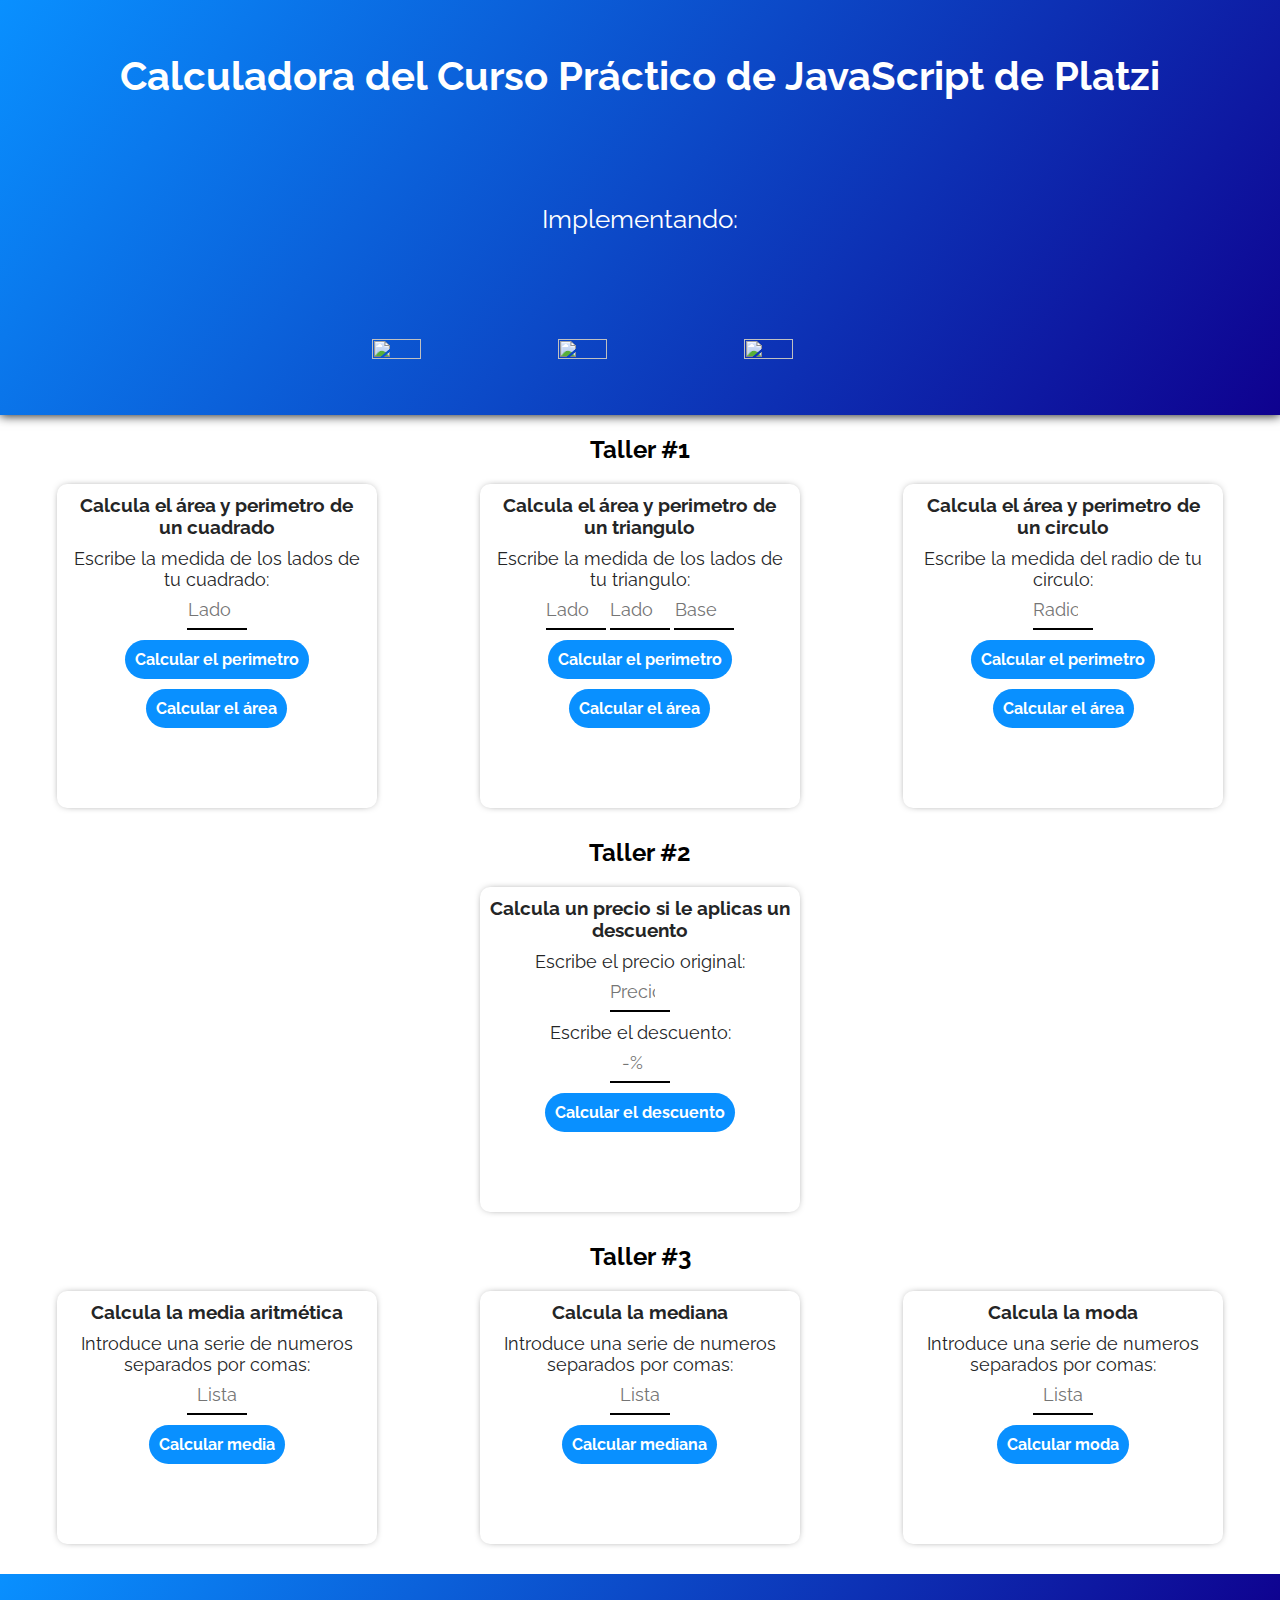
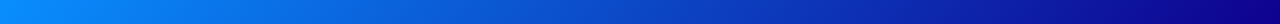
==== index.html @ 12ed4c19 "figuras renamed to index" ====
<!DOCTYPE html>
<html lang="es">
<head>
  <meta charset="UTF-8">
  <meta http-equiv="X-UA-Compatible" content="IE=edge">
  <meta name="viewport" content="width=device-width, initial-scale=1.0">
  <link rel="stylesheet" href="./styles/css/figuras.css">
  <link rel="preconnect" href="https://fonts.googleapis.com">
  <link rel="preconnect" href="https://fonts.gstatic.com" crossorigin>
  <link href="https://fonts.googleapis.com/css2?family=Raleway:wght@100;400;800;900&display=swap" rel="stylesheet">
  <title>Figuras geométricas</title>
</head>
<body>
  <nav></nav>
  <header>
    <h1>Calculadora del Curso Práctico de JavaScript de Platzi</h1>
    <p>Implementando: </p>
    <div>
      <img src="https://cdn.pixabay.com/photo/2017/08/05/11/16/logo-2582748_1280.png" alt="">
      <img src="https://cdn.pixabay.com/photo/2017/08/05/11/16/logo-2582747_960_720.png" alt="">
      <img src="https://upload.wikimedia.org/wikipedia/commons/6/6a/JavaScript-logo.png" alt="">
    </div>
  </header>
  <main>
    <h2>Taller #1</h2>
    <div class="basic">
      <section>
        <h3>Calcula el área y perimetro de un cuadrado</h3>
        <form action="">
          <label for="InputCuadrado">Escribe la medida de los lados de tu cuadrado:</label>
          <input type="number" id="InputCuadrado" placeholder="Lado">
          <button type="button" onclick="calcularPerimetroCuadrado()">Calcular el perimetro</button>
          <button type="button" onclick="calcularAreaCuadrado()">Calcular el área</button>
          <p id="ResultCuadrado"></p>
        </form>
      </section>
      <section>
        <h3>Calcula el área y perimetro de un triangulo</h3>
        <form action="">
          <label for="InputTriangulo">Escribe la medida de los lados de tu triangulo:</label>
          <input type="number" id="InputTriangulo1" placeholder="Lado 1">
          <input type="number" id="InputTriangulo2" placeholder="Lado 2">
          <input type="number" id="InputTrianguloBase" placeholder="Base">
          <button type="button" onclick="calcularPerimetroTriangulo()">Calcular el perimetro</button>
          <button type="button" onclick="calcularAreaTriangulo()">Calcular el área</button>
          <p id="ResultTriangulo"></p>
        </form>
      </section>
      <section>
        <h3>Calcula el área y perimetro de un circulo</h3>
        <form action="">
          <label for="InputCiculo">Escribe la medida del radio de tu circulo:</label>
          <input type="number" id="InputCirculo" placeholder="Radio">
          <button type="button" onclick="calcularPerimetroCirculo()">Calcular el perimetro</button>
          <button type="button" onclick="calcularAreaCirculo()">Calcular el área</button>
          <p id="ResultCirculo"></p>
        </form>
      </section>
    </div>
    <h2>Taller #2</h2>
    <div class="intermediate">
      <section>
        <h3>Calcula un precio si le aplicas un descuento</h3>
        <form action="">
          <label for="InputPrice">Escribe el precio original:</label>
          <input type="number" id="InputPrice" placeholder="Precio">
          <label for="InputDiscount">Escribe el descuento:</label>
          <input type="number" id="InputDiscount" placeholder="-%">
          <button type="button" onclick="calcularDescuento()">Calcular el descuento</button>
          <p id="ResultP"></p>
        </form>
      </section>
    </div>
    <h2>Taller #3</h2>
    <div class="average">
      <section>
        <h3>Calcula la media aritmética</h3>
        <form action="">
          <label for="InputLista">Introduce una serie de numeros separados por comas:</label>
          <input type="text" id="InputLista" placeholder="Lista">
          <button type="button" onclick="calcularMediaAritmetica()">Calcular media</button>
          <p id="ResultMediaA"></p>
        </form>
      </section>
      <section>
        <h3>Calcula la mediana</h3>
        <form action="">
          <label for="InputListaM">Introduce una serie de numeros separados por comas:</label>
          <input type="text" id="InputListaM" placeholder="Lista">
          <button type="button" onclick="calcularMediana()">Calcular mediana</button>
          <p id="ResultMediana"></p>
        </form>
      </section>
      <section>
        <h3>Calcula la moda</h3>
        <form action="">
          <label for="InputListaMod">Introduce una serie de numeros separados por comas:</label>
          <input type="text" id="InputListaMod" placeholder="Lista">
          <button type="button" onclick="calcularModa()">Calcular moda</button>
          <p id="ResultModa"></p>
        </form>
      </section>
    </div>
  </main>
  <footer>
    
  </footer>
  <script src="./figuras.js"></script>
  <script src="./descuentos.js"></script>
  <script src="./promedios.js"></script>
  <script src="./salarios.js"></script>
  <script src="./analisis.js"></script>
</body>
</html>
---- styles/css/figuras.css ----
* {
  margin: 0;
  padding: 0;
  box-sizing: border-box;
}

html {
  font-size: 62.5%;
}

body {
  font-size: 1.6rem;
  font-family: "Raleway", sans-serif;
}

header {
  height: 100%;
  display: grid;
  grid-template-columns: 1fr;
  align-items: center;
  justify-content: center;
  background: linear-gradient(127deg, #0990ff, #0f018f);
  box-shadow: 0px 1px 10px #242526;
}

header > p {
  color: white;
  text-align: center;
  font-size: 2.6rem;
}

header > h1 {
  font-size: 4rem;
  color: white;
  padding: 20px;
  display: inline-block;
  text-align: center;
}

header div {
  display: flex;
  gap: 10px;
  flex-direction: column;
  align-items: center;
  justify-content: center;
  margin: 20px;
}

header img {
  width: 150px;
}

footer {
  margin-top: 20px;
  height: 50px;
  background: linear-gradient(127deg, #0990ff, #0f018f);
}

.basic, .intermediate, .average {
  margin: auto;
  margin-top: 10px;
  max-width: 1300px;
  display: grid;
  grid-template-columns: 1fr;
  gap: 10px;
  padding: 10px;
}

h2 {
  text-align: center;
  margin-top: 20px;
}

section {
  color: #242526;
  display: grid;
  height: 100%;
  max-width: 320px;
  padding: 10px;
  justify-self: center;
  border-radius: 10px;
  box-shadow: 0px 0px 10px -5px black;
  text-align: center;
  min-height: 200px;
}

button {
  display: block;
  margin: auto;
  margin-top: 10px;
  padding: 10px;
  border: none;
  border-radius: 20px;
  font-size: 1.6rem;
  font-family: inherit;
  font-weight: 700;
  cursor: pointer;
  color: white;
  background-color: #0990ff;
  transition: 450ms;
}

button:hover {
  box-shadow: 0px 5px 5px -3px black;
}

input {
  height: 40px;
  width: 60px;
  font-size: 1.8rem;
  font-family: inherit;
  text-align: center;
  outline: none;
  border: none;
  border-bottom: 2px solid black;
}

label {
  margin-top: 10px;
  display: block;
  font-size: 1.8rem;
}

p {
  width: 100%;
  height: 50px;
  font-size: 1.8rem;
  margin-top: 20px;
}

@media (min-width: 425px) {
  header img {
    width: 30%;
  }

  header div {
    width: 100%;
    justify-self: center;
    justify-content: space-around;
    flex-direction: row;
    max-width: 548px;
  }
}
@media (min-width: 600px) {
  header {
    height: 415px;
  }

  .basic, .average {
    grid-template-columns: 1fr 1fr;
  }

  header img {
    height: 30%;
  }
}
@media (min-width: 900px) {
  .basic, .average {
    grid-template-columns: 1fr 1fr 1fr;
  }
}
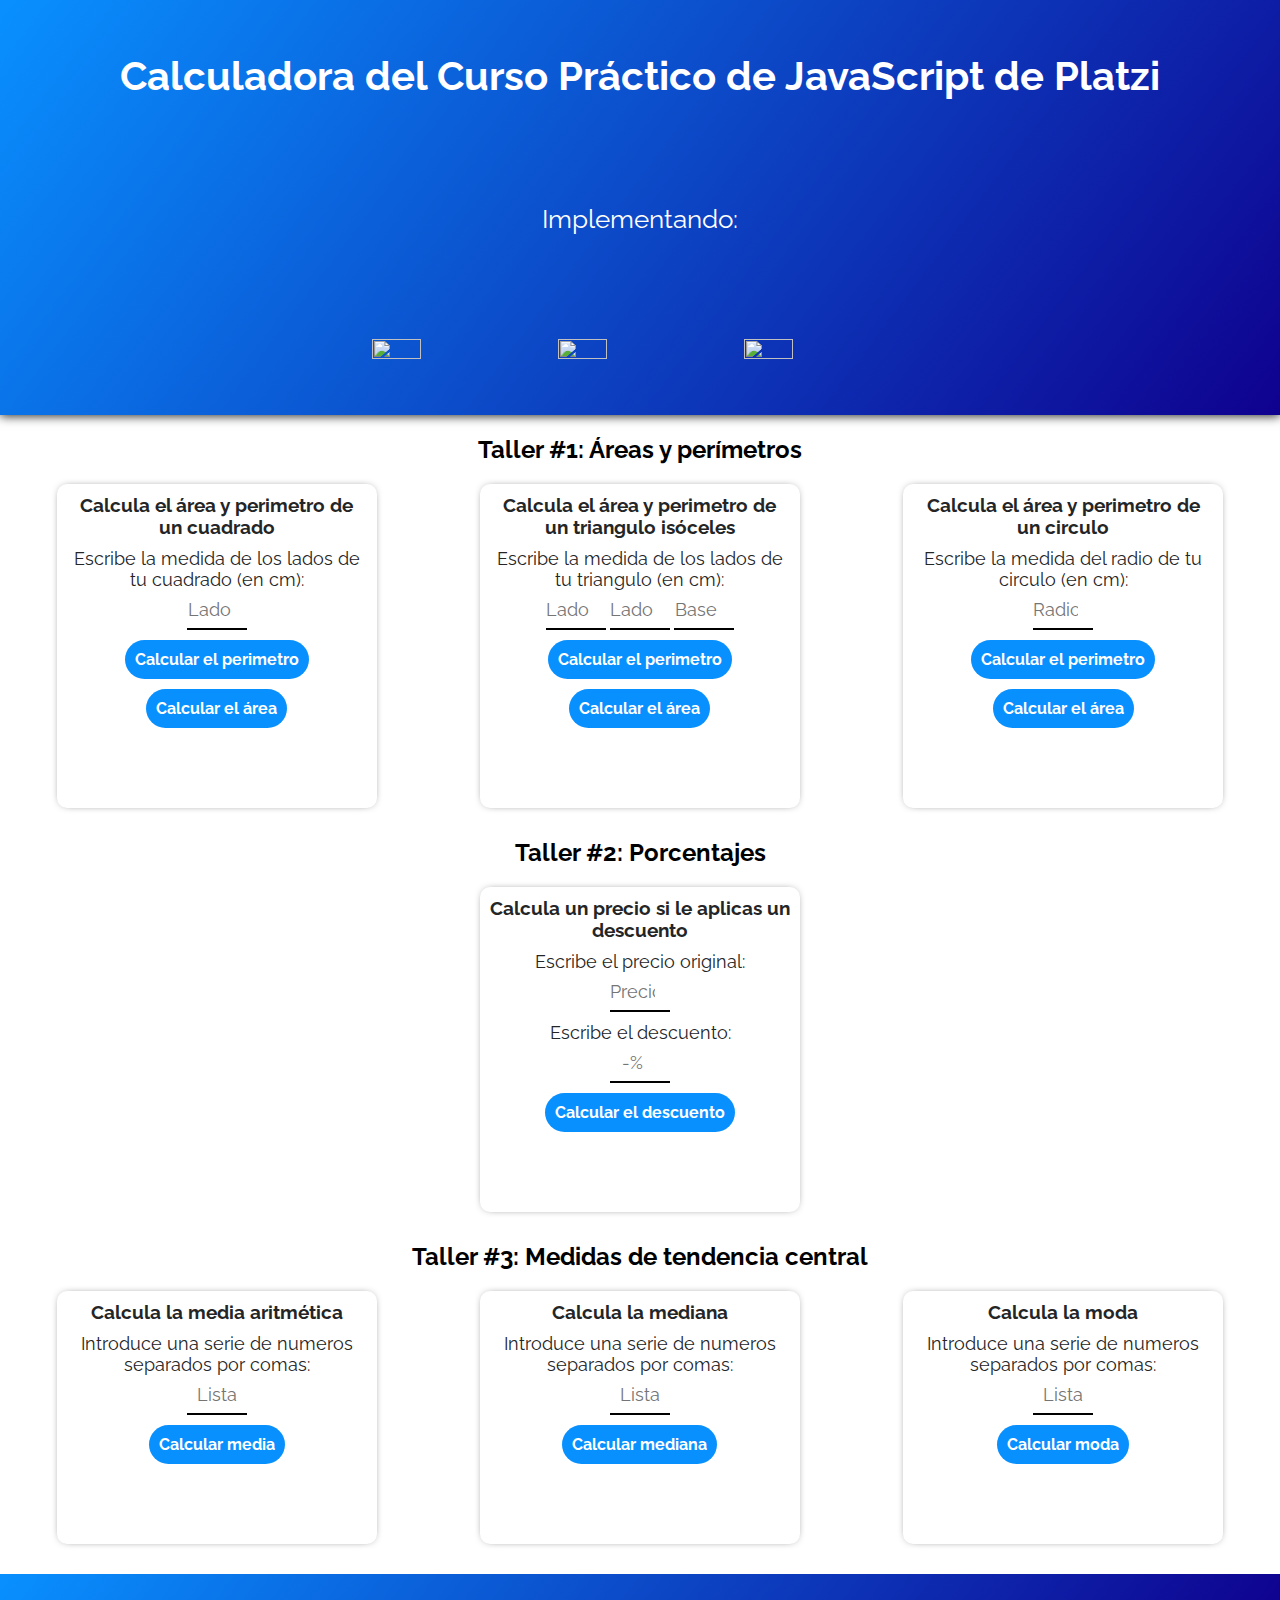
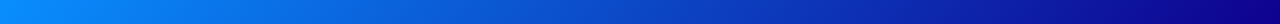
==== commit cb4a63a0: "Merge branch 'main' of github.com:Levarick/curso-practico-js into main" ====
--- a/index.html
+++ b/index.html
@@ -22,12 +22,12 @@
     </div>
   </header>
   <main>
-    <h2>Taller #1</h2>
+    <h2>Taller #1: Áreas y perímetros</h2>
     <div class="basic">
       <section>
         <h3>Calcula el área y perimetro de un cuadrado</h3>
         <form action="">
-          <label for="InputCuadrado">Escribe la medida de los lados de tu cuadrado:</label>
+          <label for="InputCuadrado">Escribe la medida de los lados de tu cuadrado (en cm):</label>
           <input type="number" id="InputCuadrado" placeholder="Lado">
           <button type="button" onclick="calcularPerimetroCuadrado()">Calcular el perimetro</button>
           <button type="button" onclick="calcularAreaCuadrado()">Calcular el área</button>
@@ -35,9 +35,9 @@
         </form>
       </section>
       <section>
-        <h3>Calcula el área y perimetro de un triangulo</h3>
+        <h3>Calcula el área y perimetro de un triangulo isóceles</h3>
         <form action="">
-          <label for="InputTriangulo">Escribe la medida de los lados de tu triangulo:</label>
+          <label for="InputTriangulo">Escribe la medida de los lados de tu triangulo (en cm):</label>
           <input type="number" id="InputTriangulo1" placeholder="Lado 1">
           <input type="number" id="InputTriangulo2" placeholder="Lado 2">
           <input type="number" id="InputTrianguloBase" placeholder="Base">
@@ -49,7 +49,7 @@
       <section>
         <h3>Calcula el área y perimetro de un circulo</h3>
         <form action="">
-          <label for="InputCiculo">Escribe la medida del radio de tu circulo:</label>
+          <label for="InputCiculo">Escribe la medida del radio de tu circulo (en cm):</label>
           <input type="number" id="InputCirculo" placeholder="Radio">
           <button type="button" onclick="calcularPerimetroCirculo()">Calcular el perimetro</button>
           <button type="button" onclick="calcularAreaCirculo()">Calcular el área</button>
@@ -57,7 +57,7 @@
         </form>
       </section>
     </div>
-    <h2>Taller #2</h2>
+    <h2>Taller #2: Porcentajes</h2> 
     <div class="intermediate">
       <section>
         <h3>Calcula un precio si le aplicas un descuento</h3>
@@ -71,7 +71,7 @@
         </form>
       </section>
     </div>
-    <h2>Taller #3</h2>
+    <h2>Taller #3: Medidas de tendencia central</h2>
     <div class="average">
       <section>
         <h3>Calcula la media aritmética</h3>
